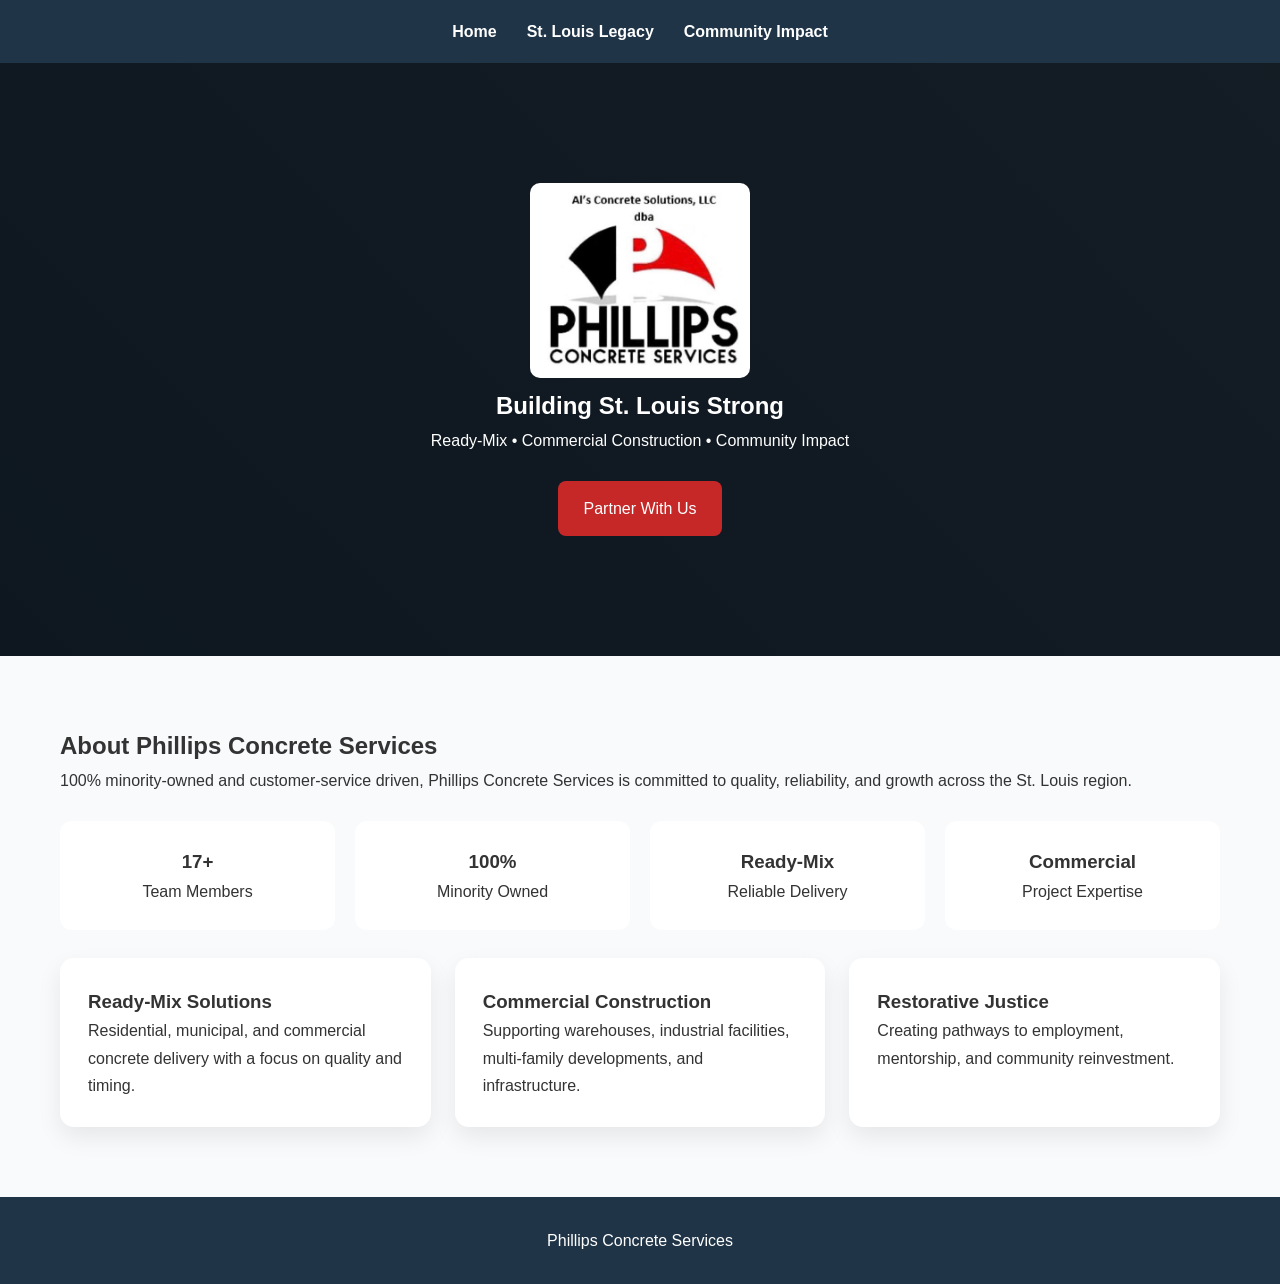
==== index.html @ c5895868 "Add files via upload" ====
<!DOCTYPE html><html><head><title>Phillips Concrete Services</title><meta name='viewport' content='width=device-width,initial-scale=1'><link rel='stylesheet' href='style.css'></head><body>
<nav><ul><li><a href='index.html'>Home</a></li><li><a href='legacy.html'>St. Louis Legacy</a></li><li><a href='community.html'>Community Impact</a></li></ul></nav>
<section class='hero'>
<img src='logo.jpg' class='logo' alt='Phillips Concrete Services'>
<h1>Building St. Louis Strong</h1>
<p>Ready-Mix • Commercial Construction • Community Impact</p><br><a class='btn' href='community.html'>Partner With Us</a>
</section>
<section class='container'>
<h2>About Phillips Concrete Services</h2>
<p>100% minority-owned and customer-service driven, Phillips Concrete Services is committed to quality, reliability, and growth across the St. Louis region.</p><br>
<div class='stats'>
<div class='stat'><h3>17+</h3><p>Team Members</p></div>
<div class='stat'><h3>100%</h3><p>Minority Owned</p></div>
<div class='stat'><h3>Ready-Mix</h3><p>Reliable Delivery</p></div>
<div class='stat'><h3>Commercial</h3><p>Project Expertise</p></div>
</div><br>
<div class='grid'>
<div class='card'><h3>Ready-Mix Solutions</h3><p>Residential, municipal, and commercial concrete delivery with a focus on quality and timing.</p></div>
<div class='card'><h3>Commercial Construction</h3><p>Supporting warehouses, industrial facilities, multi-family developments, and infrastructure.</p></div>
<div class='card'><h3>Restorative Justice</h3><p>Creating pathways to employment, mentorship, and community reinvestment.</p></div>
</div>
</section>
<footer>Phillips Concrete Services</footer></body></html>
---- style.css ----
:root{--navy:#1F3447;--red:#C62828;--gold:#D4A017;--light:#F8FAFC;}
*{margin:0;padding:0;box-sizing:border-box}
body{font-family:Segoe UI,Arial,sans-serif;background:var(--light);color:#333;line-height:1.7}
nav{background:var(--navy);padding:18px;position:sticky;top:0;z-index:100}
nav ul{display:flex;justify-content:center;gap:30px;list-style:none}
nav a{color:#fff;text-decoration:none;font-weight:600}
.hero{padding:120px 20px;text-align:center;background:linear-gradient(rgba(0,0,0,.55),rgba(0,0,0,.55)),linear-gradient(45deg,#1F3447,#2c3e50);color:white}
.logo{max-width:220px;background:white;padding:10px;border-radius:10px}
.container{max-width:1200px;margin:auto;padding:70px 20px}
.grid{display:grid;grid-template-columns:repeat(auto-fit,minmax(280px,1fr));gap:24px}
.card{background:white;padding:28px;border-radius:14px;box-shadow:0 10px 25px rgba(0,0,0,.08)}
.btn{display:inline-block;background:var(--red);color:white;padding:14px 26px;border-radius:8px;text-decoration:none}
.stats{display:grid;grid-template-columns:repeat(auto-fit,minmax(180px,1fr));gap:20px}
.stat{background:white;padding:25px;border-radius:12px;text-align:center}
footer{background:var(--navy);color:white;text-align:center;padding:30px}
.timeline{border-left:4px solid var(--red);padding-left:20px}
.timeline div{margin:20px 0;background:white;padding:15px;border-radius:8px}
form{background:white;padding:25px;border-radius:12px}
input,textarea{width:100%;padding:12px;margin:10px 0;border:1px solid #ccc}
button{background:var(--red);color:white;border:none;padding:12px 22px;border-radius:6px}
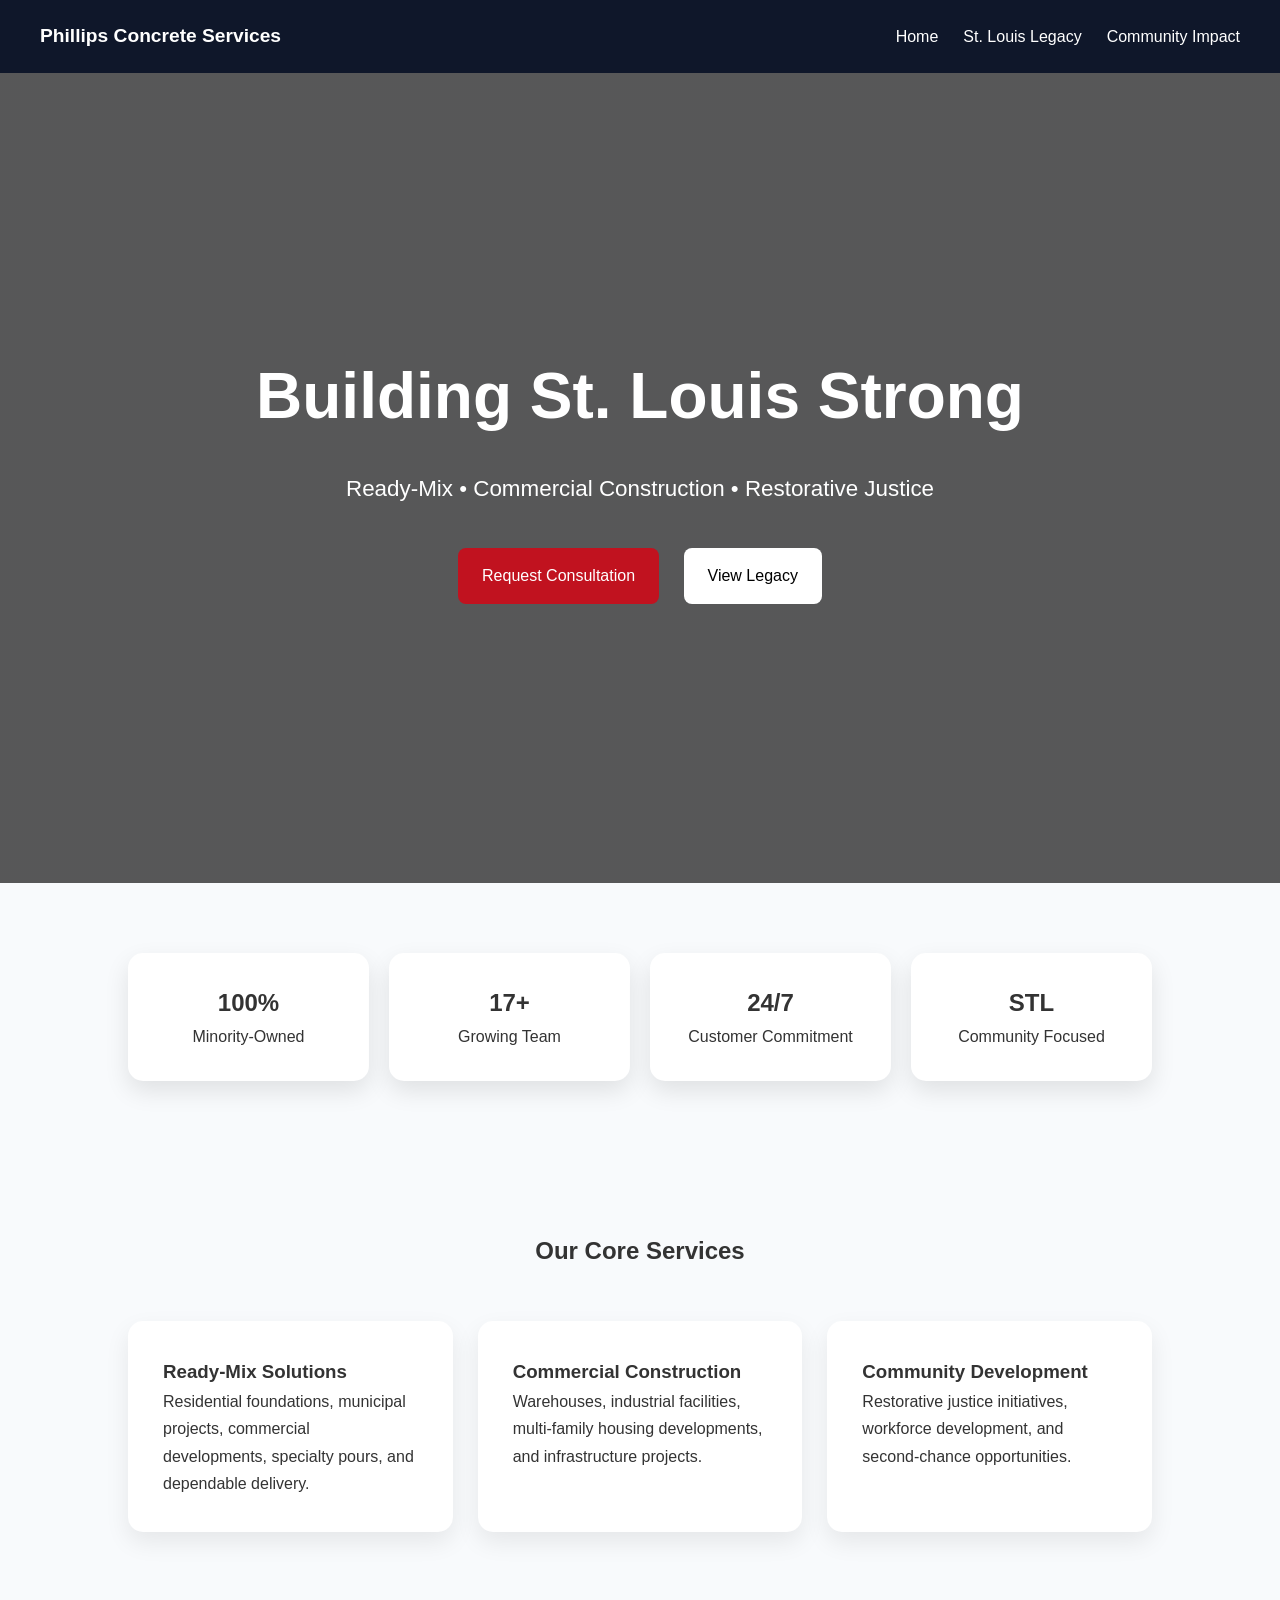
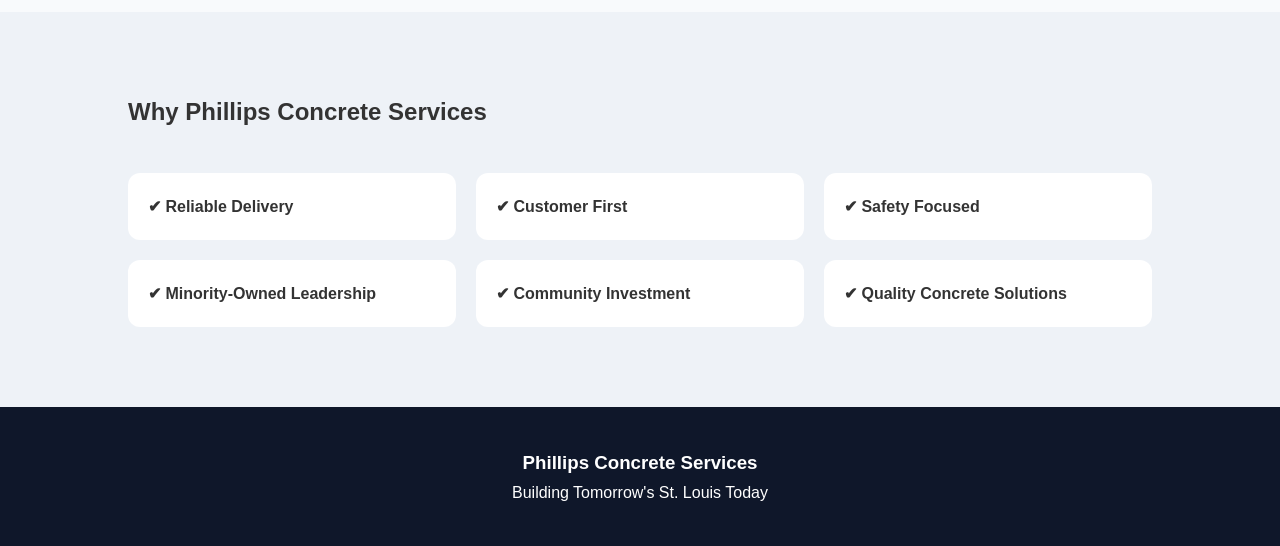
==== commit 4d6bae8b: "Revise index.html for improved structure and content Updated HTML structure, added meta tags, and im" ====
--- a/index.html
+++ b/index.html
@@ -1,23 +1,116 @@
-<!DOCTYPE html><html><head><title>Phillips Concrete Services</title><meta name='viewport' content='width=device-width,initial-scale=1'><link rel='stylesheet' href='style.css'></head><body>
-<nav><ul><li><a href='index.html'>Home</a></li><li><a href='legacy.html'>St. Louis Legacy</a></li><li><a href='community.html'>Community Impact</a></li></ul></nav>
-<section class='hero'>
-<img src='logo.jpg' class='logo' alt='Phillips Concrete Services'>
-<h1>Building St. Louis Strong</h1>
-<p>Ready-Mix • Commercial Construction • Community Impact</p><br><a class='btn' href='community.html'>Partner With Us</a>
+<!DOCTYPE html>
+<html lang="en">
+<head>
+<meta charset="UTF-8">
+<meta name="viewport" content="width=device-width, initial-scale=1.0">
+<title>Phillips Concrete Services | Building St. Louis Strong</title>
+<meta name="description" content="Ready-Mix Concrete, Commercial Construction Support, and Community Impact throughout the St. Louis region.">
+<link rel="stylesheet" href="style.css">
+</head>
+
+<body>
+
+<nav class="navbar">
+    <div class="brand">Phillips Concrete Services</div>
+    <ul>
+        <li><a href="index.html">Home</a></li>
+        <li><a href="legacy.html">St. Louis Legacy</a></li>
+        <li><a href="community.html">Community Impact</a></li>
+    </ul>
+</nav>
+
+<header class="hero">
+    <div class="hero-content">
+        <h1>Building St. Louis Strong</h1>
+        <p>Ready-Mix • Commercial Construction • Restorative Justice</p>
+
+        <div class="hero-buttons">
+            <a href="community.html" class="btn-primary">Request Consultation</a>
+            <a href="legacy.html" class="btn-secondary">View Legacy</a>
+        </div>
+    </div>
+</header>
+
+<section class="stats">
+    <div class="stat-card">
+        <h2>100%</h2>
+        <p>Minority-Owned</p>
+    </div>
+
+    <div class="stat-card">
+        <h2>17+</h2>
+        <p>Growing Team</p>
+    </div>
+
+    <div class="stat-card">
+        <h2>24/7</h2>
+        <p>Customer Commitment</p>
+    </div>
+
+    <div class="stat-card">
+        <h2>STL</h2>
+        <p>Community Focused</p>
+    </div>
 </section>
-<section class='container'>
-<h2>About Phillips Concrete Services</h2>
-<p>100% minority-owned and customer-service driven, Phillips Concrete Services is committed to quality, reliability, and growth across the St. Louis region.</p><br>
-<div class='stats'>
-<div class='stat'><h3>17+</h3><p>Team Members</p></div>
-<div class='stat'><h3>100%</h3><p>Minority Owned</p></div>
-<div class='stat'><h3>Ready-Mix</h3><p>Reliable Delivery</p></div>
-<div class='stat'><h3>Commercial</h3><p>Project Expertise</p></div>
-</div><br>
-<div class='grid'>
-<div class='card'><h3>Ready-Mix Solutions</h3><p>Residential, municipal, and commercial concrete delivery with a focus on quality and timing.</p></div>
-<div class='card'><h3>Commercial Construction</h3><p>Supporting warehouses, industrial facilities, multi-family developments, and infrastructure.</p></div>
-<div class='card'><h3>Restorative Justice</h3><p>Creating pathways to employment, mentorship, and community reinvestment.</p></div>
+
+<section class="services">
+
+<h2>Our Core Services</h2>
+
+<div class="service-grid">
+
+<div class="service-card">
+<h3>Ready-Mix Solutions</h3>
+<p>
+Residential foundations, municipal projects,
+commercial developments, specialty pours,
+and dependable delivery.
+</p>
 </div>
+
+<div class="service-card">
+<h3>Commercial Construction</h3>
+<p>
+Warehouses, industrial facilities,
+multi-family housing developments,
+and infrastructure projects.
+</p>
+</div>
+
+<div class="service-card">
+<h3>Community Development</h3>
+<p>
+Restorative justice initiatives,
+workforce development,
+and second-chance opportunities.
+</p>
+</div>
+
+</div>
+
 </section>
-<footer>Phillips Concrete Services</footer></body></html>+
+<section class="mission">
+
+<h2>Why Phillips Concrete Services</h2>
+
+<div class="features">
+
+<div>✔ Reliable Delivery</div>
+<div>✔ Customer First</div>
+<div>✔ Safety Focused</div>
+<div>✔ Minority-Owned Leadership</div>
+<div>✔ Community Investment</div>
+<div>✔ Quality Concrete Solutions</div>
+
+</div>
+
+</section>
+
+<footer>
+    <h3>Phillips Concrete Services</h3>
+    <p>Building Tomorrow's St. Louis Today</p>
+</footer>
+
+</body>
+</html>
--- a/style.css
+++ b/style.css
@@ -1,21 +1,168 @@
+:root{
+--navy:#0F172A;
+--steel:#334155;
+--red:#C1121F;
+--gold:#D4A017;
+--light:#F8FAFC;
+}
 
-:root{--navy:#1F3447;--red:#C62828;--gold:#D4A017;--light:#F8FAFC;}
-*{margin:0;padding:0;box-sizing:border-box}
-body{font-family:Segoe UI,Arial,sans-serif;background:var(--light);color:#333;line-height:1.7}
-nav{background:var(--navy);padding:18px;position:sticky;top:0;z-index:100}
-nav ul{display:flex;justify-content:center;gap:30px;list-style:none}
-nav a{color:#fff;text-decoration:none;font-weight:600}
-.hero{padding:120px 20px;text-align:center;background:linear-gradient(rgba(0,0,0,.55),rgba(0,0,0,.55)),linear-gradient(45deg,#1F3447,#2c3e50);color:white}
-.logo{max-width:220px;background:white;padding:10px;border-radius:10px}
-.container{max-width:1200px;margin:auto;padding:70px 20px}
-.grid{display:grid;grid-template-columns:repeat(auto-fit,minmax(280px,1fr));gap:24px}
-.card{background:white;padding:28px;border-radius:14px;box-shadow:0 10px 25px rgba(0,0,0,.08)}
-.btn{display:inline-block;background:var(--red);color:white;padding:14px 26px;border-radius:8px;text-decoration:none}
-.stats{display:grid;grid-template-columns:repeat(auto-fit,minmax(180px,1fr));gap:20px}
-.stat{background:white;padding:25px;border-radius:12px;text-align:center}
-footer{background:var(--navy);color:white;text-align:center;padding:30px}
-.timeline{border-left:4px solid var(--red);padding-left:20px}
-.timeline div{margin:20px 0;background:white;padding:15px;border-radius:8px}
-form{background:white;padding:25px;border-radius:12px}
-input,textarea{width:100%;padding:12px;margin:10px 0;border:1px solid #ccc}
-button{background:var(--red);color:white;border:none;padding:12px 22px;border-radius:6px}
+*{
+margin:0;
+padding:0;
+box-sizing:border-box;
+}
+
+body{
+font-family:Segoe UI,sans-serif;
+background:var(--light);
+color:#333;
+line-height:1.7;
+}
+
+.navbar{
+display:flex;
+justify-content:space-between;
+align-items:center;
+padding:20px 40px;
+background:var(--navy);
+position:sticky;
+top:0;
+z-index:100;
+}
+
+.navbar ul{
+display:flex;
+list-style:none;
+gap:25px;
+}
+
+.navbar a{
+color:white;
+text-decoration:none;
+}
+
+.brand{
+font-size:1.2rem;
+font-weight:bold;
+color:white;
+}
+
+.hero{
+height:90vh;
+background:
+linear-gradient(rgba(0,0,0,.65),rgba(0,0,0,.65)),
+url("https://images.unsplash.com/photo-1504307651254-35680f356dfd");
+background-size:cover;
+background-position:center;
+display:flex;
+justify-content:center;
+align-items:center;
+text-align:center;
+color:white;
+padding:20px;
+}
+
+.hero h1{
+font-size:4rem;
+margin-bottom:20px;
+}
+
+.hero p{
+font-size:1.4rem;
+margin-bottom:30px;
+}
+
+.btn-primary,
+.btn-secondary{
+padding:14px 24px;
+border-radius:8px;
+text-decoration:none;
+margin:10px;
+display:inline-block;
+}
+
+.btn-primary{
+background:var(--red);
+color:white;
+}
+
+.btn-secondary{
+background:white;
+color:black;
+}
+
+.stats{
+display:grid;
+grid-template-columns:repeat(auto-fit,minmax(200px,1fr));
+gap:20px;
+padding:70px 10%;
+}
+
+.stat-card{
+background:white;
+padding:30px;
+border-radius:15px;
+text-align:center;
+box-shadow:0 10px 25px rgba(0,0,0,.1);
+}
+
+.services{
+padding:80px 10%;
+}
+
+.services h2{
+text-align:center;
+margin-bottom:50px;
+}
+
+.service-grid{
+display:grid;
+grid-template-columns:repeat(auto-fit,minmax(300px,1fr));
+gap:25px;
+}
+
+.service-card{
+background:white;
+padding:35px;
+border-radius:15px;
+box-shadow:0 10px 25px rgba(0,0,0,.08);
+}
+
+.mission{
+padding:80px 10%;
+background:#eef2f7;
+}
+
+.features{
+display:grid;
+grid-template-columns:repeat(auto-fit,minmax(250px,1fr));
+gap:20px;
+margin-top:40px;
+}
+
+.features div{
+background:white;
+padding:20px;
+border-radius:12px;
+font-weight:600;
+}
+
+footer{
+background:var(--navy);
+color:white;
+text-align:center;
+padding:40px;
+}
+
+@media(max-width:768px){
+
+.navbar{
+flex-direction:column;
+gap:15px;
+}
+
+.hero h1{
+font-size:2.5rem;
+}
+
+}
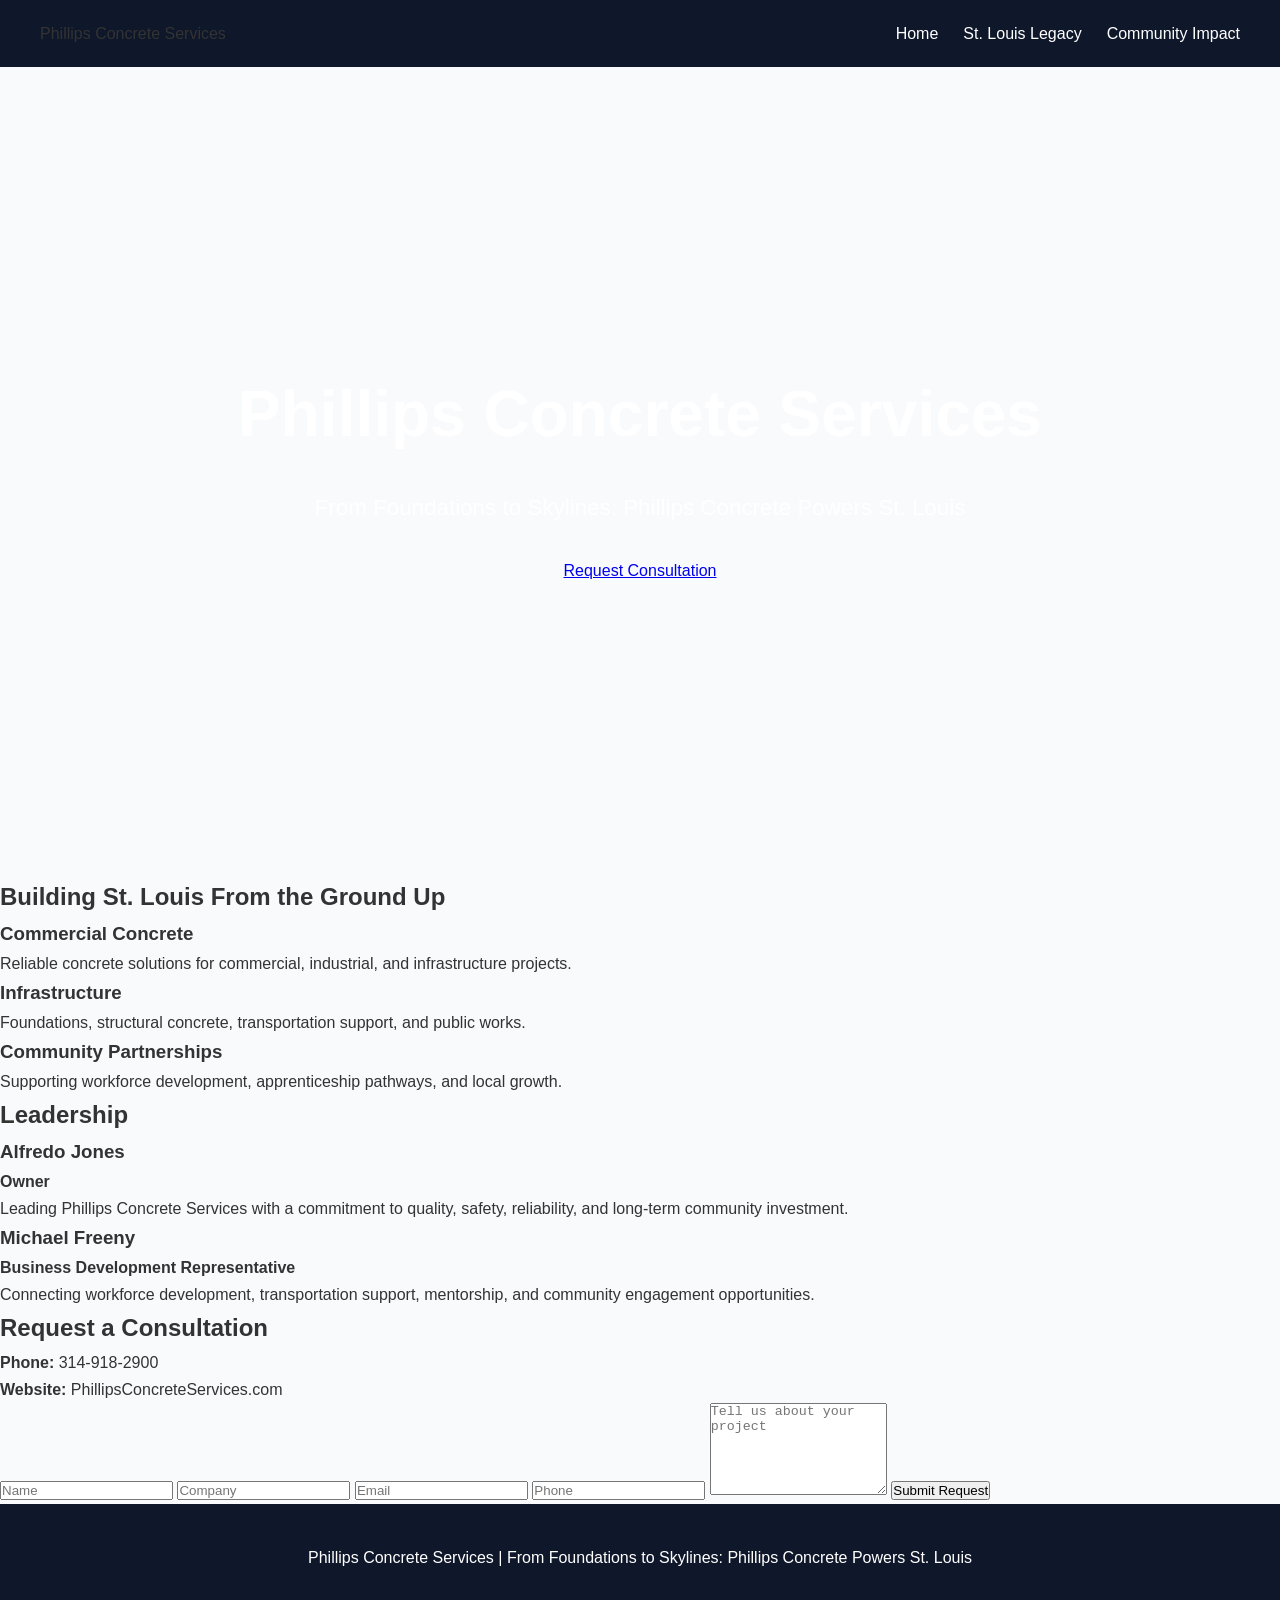
==== commit 861327f2: "Update title and content structure in index.html" ====
--- a/index.html
+++ b/index.html
@@ -3,15 +3,15 @@
 <head>
 <meta charset="UTF-8">
 <meta name="viewport" content="width=device-width, initial-scale=1.0">
-<title>Phillips Concrete Services | Building St. Louis Strong</title>
-<meta name="description" content="Ready-Mix Concrete, Commercial Construction Support, and Community Impact throughout the St. Louis region.">
+<title>Phillips Concrete Services | St. Louis</title>
 <link rel="stylesheet" href="style.css">
 </head>
 
 <body>
 
 <nav class="navbar">
-    <div class="brand">Phillips Concrete Services</div>
+    <div class="logo">Phillips Concrete Services</div>
+
     <ul>
         <li><a href="index.html">Home</a></li>
         <li><a href="legacy.html">St. Louis Legacy</a></li>
@@ -19,97 +19,125 @@
     </ul>
 </nav>
 
-<header class="hero">
-    <div class="hero-content">
-        <h1>Building St. Louis Strong</h1>
-        <p>Ready-Mix • Commercial Construction • Restorative Justice</p>
+<header class="hero" style="background-image:url('concrete-hero.jpg');">
+    <div class="overlay">
+        <h1>Phillips Concrete Services</h1>
 
-        <div class="hero-buttons">
-            <a href="community.html" class="btn-primary">Request Consultation</a>
-            <a href="legacy.html" class="btn-secondary">View Legacy</a>
-        </div>
+        <p class="tagline">
+            From Foundations to Skylines:
+            Phillips Concrete Powers St. Louis
+        </p>
+
+        <a href="#contact" class="btn">Request Consultation</a>
     </div>
 </header>
 
-<section class="stats">
-    <div class="stat-card">
-        <h2>100%</h2>
-        <p>Minority-Owned</p>
-    </div>
+<section class="container">
+    <h2>Building St. Louis From the Ground Up</h2>
 
-    <div class="stat-card">
-        <h2>17+</h2>
-        <p>Growing Team</p>
-    </div>
+    <div class="cards">
 
-    <div class="stat-card">
-        <h2>24/7</h2>
-        <p>Customer Commitment</p>
-    </div>
+        <div class="card">
+            <h3>Commercial Concrete</h3>
+            <p>
+                Reliable concrete solutions for commercial,
+                industrial, and infrastructure projects.
+            </p>
+        </div>
 
-    <div class="stat-card">
-        <h2>STL</h2>
-        <p>Community Focused</p>
+        <div class="card">
+            <h3>Infrastructure</h3>
+            <p>
+                Foundations, structural concrete,
+                transportation support, and public works.
+            </p>
+        </div>
+
+        <div class="card">
+            <h3>Community Partnerships</h3>
+            <p>
+                Supporting workforce development,
+                apprenticeship pathways, and local growth.
+            </p>
+        </div>
+
     </div>
 </section>
 
-<section class="services">
+<section class="leadership">
+    <div class="container">
 
-<h2>Our Core Services</h2>
+        <h2>Leadership</h2>
 
-<div class="service-grid">
+        <div class="cards">
 
-<div class="service-card">
-<h3>Ready-Mix Solutions</h3>
-<p>
-Residential foundations, municipal projects,
-commercial developments, specialty pours,
-and dependable delivery.
-</p>
-</div>
+            <div class="card">
+                <h3>Alfredo Jones</h3>
+                <p><strong>Owner</strong></p>
 
-<div class="service-card">
-<h3>Commercial Construction</h3>
-<p>
-Warehouses, industrial facilities,
-multi-family housing developments,
-and infrastructure projects.
-</p>
-</div>
+                <p>
+                    Leading Phillips Concrete Services with a
+                    commitment to quality, safety, reliability,
+                    and long-term community investment.
+                </p>
+            </div>
 
-<div class="service-card">
-<h3>Community Development</h3>
-<p>
-Restorative justice initiatives,
-workforce development,
-and second-chance opportunities.
-</p>
-</div>
+            <div class="card">
+                <h3>Michael Freeny</h3>
+                <p><strong>Business Development Representative</strong></p>
 
-</div>
+                <p>
+                    Connecting workforce development,
+                    transportation support, mentorship,
+                    and community engagement opportunities.
+                </p>
+            </div>
 
+        </div>
+
+    </div>
 </section>
 
-<section class="mission">
+<section id="contact" class="contact">
+    <div class="container">
 
-<h2>Why Phillips Concrete Services</h2>
+        <h2>Request a Consultation</h2>
 
-<div class="features">
+        <p><strong>Phone:</strong> 314-918-2900</p>
 
-<div>✔ Reliable Delivery</div>
-<div>✔ Customer First</div>
-<div>✔ Safety Focused</div>
-<div>✔ Minority-Owned Leadership</div>
-<div>✔ Community Investment</div>
-<div>✔ Quality Concrete Solutions</div>
+        <p>
+            <strong>Website:</strong>
+            PhillipsConcreteServices.com
+        </p>
 
-</div>
+        <form>
 
+            <input type="text" placeholder="Name">
+
+            <input type="text" placeholder="Company">
+
+            <input type="email" placeholder="Email">
+
+            <input type="tel" placeholder="Phone">
+
+            <textarea rows="6"
+             placeholder="Tell us about your project"></textarea>
+
+            <button type="submit">
+                Submit Request
+            </button>
+
+        </form>
+
+    </div>
 </section>
 
 <footer>
-    <h3>Phillips Concrete Services</h3>
-    <p>Building Tomorrow's St. Louis Today</p>
+    <p>
+        Phillips Concrete Services |
+        From Foundations to Skylines:
+        Phillips Concrete Powers St. Louis
+    </p>
 </footer>
 
 </body>
